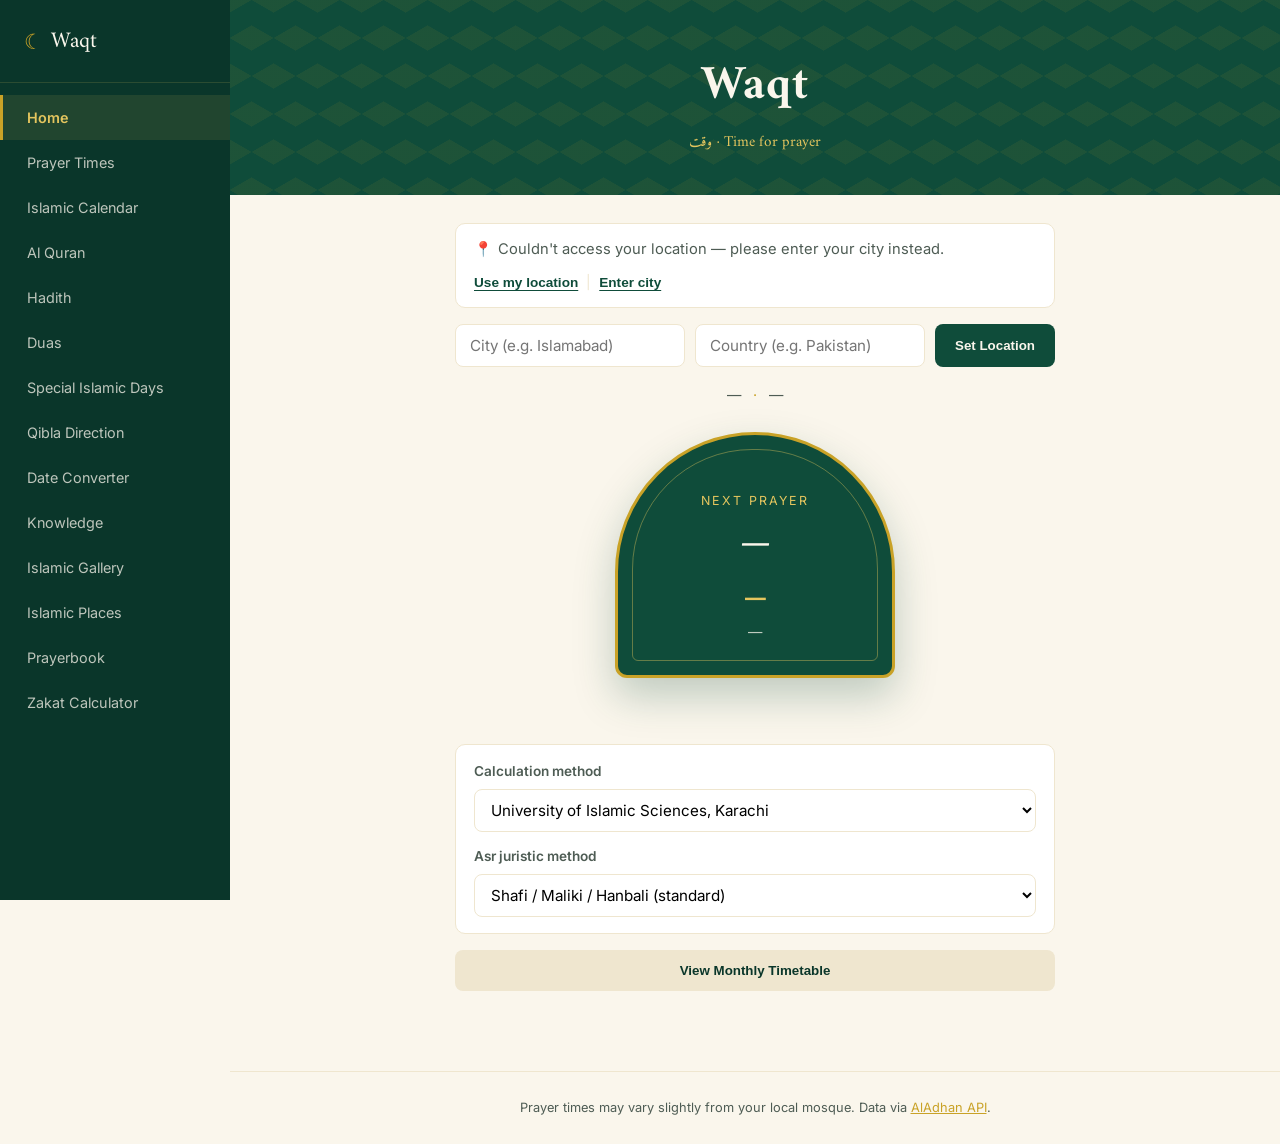
==== index.html @ e3f08c3b "Initial commit" ====
<!DOCTYPE html>
<html lang="en">
<head>
    <meta charset="UTF-8">
    <meta name="viewport" content="width=device-width, initial-scale=1.0">
    <title>Waqt — Prayer Times</title>
    <meta name="description" content="Clean, fast, accurate prayer times for your location — Fajr, Dhuhr, Asr, Maghrib, and Isha.">
    <link rel="preconnect" href="https://fonts.googleapis.com">
    <link href="https://fonts.googleapis.com/css2?family=Amiri:wght@400;700&family=Inter:wght@400;500;600;700&display=swap" rel="stylesheet">
    <link rel="stylesheet" href="style.css">
</head>
<body data-page="home">

    <div class="app-layout">

        <!-- Sidebar navigation -->
        <div id="sidebar-placeholder"></div>
        <script src="sidebar.js"></script>

        <!-- Main content -->
        <div class="content-area">

    <header class="app-header">
        <div class="header-inner">
            <h1 class="app-name">Waqt</h1>
            <p class="app-tagline">وقت &middot; Time for prayer</p>
        </div>
    </header>

    <main class="app-main">

        <!-- Location controls -->
        <section class="location-bar">
            <div class="location-display" id="location-display">
                <span class="location-icon">📍</span>
                <span id="location-text">Detecting your location…</span>
            </div>
            <div class="location-actions">
                <button id="detect-btn" class="btn-link">Use my location</button>
                <span class="divider">|</span>
                <button id="manual-toggle-btn" class="btn-link">Enter city</button>
            </div>
        </section>

        <!-- Manual city entry (hidden by default) -->
        <section class="manual-location-form" id="manual-form" hidden>
            <input type="text" id="city-input" placeholder="City (e.g. Islamabad)">
            <input type="text" id="country-input" placeholder="Country (e.g. Pakistan)">
            <button id="manual-submit-btn" class="btn-primary">Set Location</button>
        </section>

        <!-- Date display -->
        <section class="date-bar" id="date-bar">
            <span id="gregorian-date">—</span>
            <span class="date-sep">&middot;</span>
            <span id="hijri-date">—</span>
        </section>

        <!-- Next prayer — signature mihrab-arch card -->
        <section class="next-prayer-wrap" id="prayer-times">
            <div class="mihrab-card" id="next-prayer-card">
                <p class="next-prayer-label">Next Prayer</p>
                <h2 class="next-prayer-name" id="next-prayer-name">—</h2>
                <p class="next-prayer-countdown" id="next-prayer-countdown">—</p>
                <p class="next-prayer-time" id="next-prayer-time">—</p>
            </div>
        </section>

        <!-- All prayer times grid -->
        <section class="timings-grid" id="timings-grid" aria-live="polite">
            <!-- populated by JS -->
        </section>

        <!-- Calculation method -->
        <section class="settings-bar">
            <div class="setting-row">
                <label for="method-select">Calculation method</label>
                <select id="method-select">
                    <option value="1">University of Islamic Sciences, Karachi</option>
                    <option value="2">Islamic Society of North America (ISNA)</option>
                    <option value="3">Muslim World League</option>
                    <option value="4">Umm Al-Qura University, Makkah</option>
                    <option value="5">Egyptian General Authority of Survey</option>
                </select>
            </div>
            <div class="setting-row">
                <label for="school-select">Asr juristic method</label>
                <select id="school-select">
                    <option value="0">Shafi / Maliki / Hanbali (standard)</option>
                    <option value="1">Hanafi (later Asr)</option>
                </select>
            </div>
        </section>

        <!-- Monthly timetable -->
        <section class="monthly-section">
            <button id="monthly-toggle-btn" class="btn-secondary">View Monthly Timetable</button>
            <div id="monthly-wrap" class="monthly-wrap" hidden>
                <h3 class="monthly-title" id="monthly-title">—</h3>
                <div class="monthly-table-scroll">
                    <table class="monthly-table" id="monthly-table">
                        <thead>
                            <tr>
                                <th>Date</th>
                                <th>Fajr</th>
                                <th>Sunrise</th>
                                <th>Dhuhr</th>
                                <th>Asr</th>
                                <th>Maghrib</th>
                                <th>Isha</th>
                            </tr>
                        </thead>
                        <tbody id="monthly-tbody">
                            <!-- populated by JS -->
                        </tbody>
                    </table>
                </div>
            </div>
        </section>

    </main>

    <footer class="app-footer">
        <p>Prayer times may vary slightly from your local mosque. Data via <a href="https://aladhan.com" target="_blank" rel="noopener noreferrer">AlAdhan API</a>.</p>
    </footer>

        </div>
    </div>

    <script src="script.js"></script>
</body>
</html>
---- style.css ----
/* ============================
   Design tokens
   ============================ */
:root {
    --green: #0F4C3A;
    --green-dark: #0A362A;
    --gold: #C9A227;
    --gold-light: #E4C55E;
    --cream: #FAF6EC;
    --sand: #EFE6CF;
    --ink: #1B2620;
    --ink-soft: #4E5C54;

    --display-font: 'Amiri', 'Georgia', serif;
    --body-font: 'Inter', -apple-system, BlinkMacSystemFont, sans-serif;
}

* { box-sizing: border-box; margin: 0; padding: 0; }

body {
    font-family: var(--body-font);
    background: var(--cream);
    color: var(--ink);
    line-height: 1.6;
}

a { color: var(--gold); }

/* ============================
   Sidebar layout
   ============================ */
.app-layout {
    display: flex;
    min-height: 100vh;
}

.sidebar {
    width: 230px;
    flex-shrink: 0;
    background: var(--green-dark);
    padding: 24px 0;
    position: sticky;
    top: 0;
    height: 100vh;
    overflow-y: auto;
}

.sidebar-logo {
    display: flex;
    align-items: center;
    gap: 8px;
    padding: 0 24px 22px;
    border-bottom: 1px solid rgba(228, 197, 94, 0.15);
    margin-bottom: 12px;
}

.sidebar-logo-icon { color: var(--gold); font-size: 1.3em; }

.sidebar-logo-text {
    font-family: var(--display-font);
    color: var(--cream);
    font-size: 1.4em;
}

.sidebar-nav {
    display: flex;
    flex-direction: column;
}

.sidebar-link {
    color: rgba(250, 246, 236, 0.75);
    text-decoration: none;
    font-size: 0.9em;
    padding: 11px 24px;
    border-left: 3px solid transparent;
    transition: 0.15s;
}

.sidebar-link:hover {
    background: rgba(228, 197, 94, 0.08);
    color: var(--cream);
}

.sidebar-link.active {
    border-left-color: var(--gold);
    background: rgba(228, 197, 94, 0.1);
    color: var(--gold-light);
    font-weight: 600;
}

.content-area {
    flex: 1;
    min-width: 0;
}

@media (max-width: 860px) {
    .app-layout { flex-direction: column; }
    .sidebar {
        width: 100%;
        height: auto;
        position: relative;
        padding: 16px 0;
    }
    .sidebar-nav {
        flex-direction: row;
        flex-wrap: wrap;
        gap: 4px;
        padding: 0 16px;
    }
    .sidebar-link {
        padding: 8px 12px;
        border-left: none;
        border-bottom: 2px solid transparent;
        font-size: 0.82em;
    }
    .sidebar-link.active {
        border-left-color: transparent;
        border-bottom-color: var(--gold);
    }
}

/* Visible keyboard focus everywhere */
a:focus-visible, button:focus-visible, input:focus-visible, select:focus-visible {
    outline: 2px solid var(--gold);
    outline-offset: 3px;
}

@media (prefers-reduced-motion: reduce) {
    * { animation: none !important; transition: none !important; }
}

/* ============================
   Header — subtle geometric star lattice texture
   ============================ */
.app-header {
    background: var(--green);
    background-image:
        linear-gradient(30deg, rgba(201,162,39,0.08) 12%, transparent 12.5%, transparent 87%, rgba(201,162,39,0.08) 87.5%, rgba(201,162,39,0.08)),
        linear-gradient(150deg, rgba(201,162,39,0.08) 12%, transparent 12.5%, transparent 87%, rgba(201,162,39,0.08) 87.5%, rgba(201,162,39,0.08)),
        linear-gradient(30deg, rgba(201,162,39,0.08) 12%, transparent 12.5%, transparent 87%, rgba(201,162,39,0.08) 87.5%, rgba(201,162,39,0.08)),
        linear-gradient(150deg, rgba(201,162,39,0.08) 12%, transparent 12.5%, transparent 87%, rgba(201,162,39,0.08) 87.5%, rgba(201,162,39,0.08));
    background-size: 44px 76px;
    background-position: 0 0, 0 0, 22px 38px, 22px 38px;
    padding: 48px 24px 40px;
    text-align: center;
}

.app-name {
    font-family: var(--display-font);
    font-size: 3em;
    color: var(--cream);
    letter-spacing: 0.02em;
}

.app-tagline {
    color: var(--gold-light);
    font-size: 0.95em;
    margin-top: 6px;
    font-family: var(--display-font);
}

/* ============================
   Main layout
   ============================ */
.app-main {
    max-width: 640px;
    margin: 0 auto;
    padding: 28px 20px 60px;
}

/* ============================
   Location bar
   ============================ */
.location-bar {
    display: flex;
    justify-content: space-between;
    align-items: center;
    flex-wrap: wrap;
    gap: 10px;
    background: #fff;
    border: 1px solid var(--sand);
    border-radius: 10px;
    padding: 14px 18px;
    margin-bottom: 16px;
}

.location-display {
    font-size: 0.92em;
    color: var(--ink-soft);
    display: flex;
    align-items: center;
    gap: 6px;
}

.location-actions { display: flex; align-items: center; gap: 8px; font-size: 0.85em; }

.btn-link {
    background: none;
    border: none;
    color: var(--green);
    font-weight: 600;
    cursor: pointer;
    padding: 0;
    text-decoration: underline;
    text-underline-offset: 3px;
    font-size: 1em;
}

.divider { color: var(--sand); }

.manual-location-form {
    display: flex;
    flex-wrap: wrap;
    gap: 10px;
    margin-bottom: 16px;
}

.manual-location-form input {
    flex: 1;
    min-width: 140px;
    padding: 11px 14px;
    border: 1px solid var(--sand);
    border-radius: 8px;
    font-family: inherit;
    font-size: 0.95em;
}

.btn-primary {
    background: var(--green);
    color: var(--cream);
    border: none;
    padding: 11px 20px;
    border-radius: 8px;
    font-weight: 600;
    cursor: pointer;
    transition: 0.2s;
}

.btn-primary:hover { background: var(--green-dark); }

/* ============================
   Date bar
   ============================ */
.date-bar {
    text-align: center;
    color: var(--ink-soft);
    font-size: 0.9em;
    margin-bottom: 26px;
}

.date-sep { margin: 0 8px; color: var(--gold); }

/* ============================
   Signature element: Mihrab arch "Next Prayer" card
   ============================ */
.next-prayer-wrap {
    display: flex;
    justify-content: center;
    margin-bottom: 36px;
}

.mihrab-card {
    position: relative;
    width: 280px;
    background: var(--green);
    color: var(--cream);
    text-align: center;
    padding: 56px 24px 32px;
    border-radius: 140px 140px 12px 12px; /* pointed-arch silhouette */
    border: 3px solid var(--gold);
    box-shadow: 0 18px 40px rgba(15, 76, 58, 0.25);
}

.mihrab-card::before {
    /* inner arch line, echoing mihrab niche framing */
    content: "";
    position: absolute;
    top: 14px;
    left: 14px;
    right: 14px;
    bottom: 14px;
    border: 1.5px solid rgba(228, 197, 94, 0.4);
    border-radius: 120px 120px 6px 6px;
    pointer-events: none;
}

.next-prayer-label {
    font-size: 0.78em;
    text-transform: uppercase;
    letter-spacing: 2px;
    color: var(--gold-light);
    margin-bottom: 6px;
}

.next-prayer-name {
    font-family: var(--display-font);
    font-size: 2.1em;
    margin-bottom: 10px;
}

.next-prayer-countdown {
    font-size: 1.3em;
    font-weight: 700;
    color: var(--gold-light);
    margin-bottom: 6px;
    font-variant-numeric: tabular-nums;
}

.next-prayer-time {
    font-size: 0.9em;
    color: rgba(250, 246, 236, 0.75);
}

/* ============================
   Timings grid
   ============================ */
.timings-grid {
    display: grid;
    grid-template-columns: repeat(3, 1fr);
    gap: 12px;
    margin-bottom: 30px;
}

.timing-card {
    background: #fff;
    border: 1px solid var(--sand);
    border-radius: 10px;
    padding: 16px 10px;
    text-align: center;
}

.timing-card.is-active {
    border-color: var(--gold);
    background: var(--sand);
}

.timing-name {
    font-size: 0.8em;
    color: var(--ink-soft);
    text-transform: uppercase;
    letter-spacing: 1px;
    margin-bottom: 6px;
}

.timing-value {
    font-family: var(--display-font);
    font-size: 1.3em;
    color: var(--green);
    font-weight: 700;
}

/* ============================
   Settings
   ============================ */
.settings-bar {
    display: flex;
    flex-direction: column;
    gap: 14px;
    background: #fff;
    border: 1px solid var(--sand);
    border-radius: 10px;
    padding: 16px 18px;
    margin-bottom: 16px;
}

.setting-row {
    display: flex;
    flex-direction: column;
    gap: 6px;
}

.setting-row label {
    font-size: 0.85em;
    color: var(--ink-soft);
    font-weight: 600;
}

.setting-row select {
    padding: 10px 12px;
    border: 1px solid var(--sand);
    border-radius: 8px;
    font-family: inherit;
    font-size: 0.95em;
    background: #fff;
}

/* ============================
   Monthly timetable
   ============================ */
.monthly-section { margin-bottom: 20px; }

.btn-secondary {
    width: 100%;
    background: var(--sand);
    color: var(--green-dark);
    border: none;
    padding: 13px 20px;
    border-radius: 8px;
    font-weight: 700;
    cursor: pointer;
    transition: 0.2s;
}

.btn-secondary:hover { background: var(--gold-light); }

.monthly-wrap {
    margin-top: 14px;
    background: #fff;
    border: 1px solid var(--sand);
    border-radius: 10px;
    padding: 16px;
}

.monthly-title {
    font-family: var(--display-font);
    color: var(--green);
    text-align: center;
    margin-bottom: 12px;
    font-size: 1.2em;
}

.monthly-table-scroll {
    overflow-x: auto;
}

.monthly-table {
    width: 100%;
    border-collapse: collapse;
    font-size: 0.85em;
    white-space: nowrap;
}

.monthly-table th {
    background: var(--green);
    color: var(--cream);
    padding: 8px 10px;
    text-align: center;
    font-weight: 600;
    font-size: 0.9em;
}

.monthly-table td {
    padding: 7px 10px;
    text-align: center;
    border-bottom: 1px solid var(--sand);
}

.monthly-table tr.is-today-row {
    background: var(--sand);
    font-weight: 700;
    color: var(--green-dark);
}

.monthly-loading {
    text-align: center;
    color: var(--ink-soft);
    padding: 20px !important;
}

/* ============================
   Coming Soon page
   ============================ */
.coming-soon-page {
    max-width: 480px;
    margin: 100px auto;
    text-align: center;
    padding: 0 24px;
}

.coming-soon-icon {
    display: block;
    font-size: 2.5em;
    color: var(--gold);
    margin-bottom: 16px;
}

.coming-soon-page h1 {
    font-family: var(--display-font);
    color: var(--green);
    font-size: 1.8em;
    margin-bottom: 8px;
}

.coming-soon-page p {
    color: var(--ink-soft);
    margin-bottom: 28px;
}

.coming-soon-page .btn-primary {
    text-decoration: none;
    display: inline-block;
}

/* ============================
   Shared inner-page hero + main
   ============================ */
.page-hero {
    background: var(--green);
    padding: 40px 32px;
}

.page-hero-title {
    font-family: var(--display-font);
    color: var(--cream);
    font-size: 2em;
}

.page-hero-sub {
    color: var(--gold-light);
    margin-top: 8px;
    max-width: 560px;
}

.page-main {
    max-width: 640px;
    margin: 0 auto;
    padding: 28px 20px 60px;
}

/* ============================
   Zakat Calculator
   ============================ */
.zakat-form-card, .zakat-result-card, .qibla-instructions {
    background: #fff;
    border: 1px solid var(--sand);
    border-radius: 10px;
    padding: 22px;
    margin-bottom: 20px;
}

.zakat-section-title {
    font-family: var(--display-font);
    color: var(--green);
    font-size: 1.15em;
    margin: 18px 0 8px;
}

.zakat-form-card .zakat-section-title:first-child { margin-top: 0; }

.zakat-hint {
    color: var(--ink-soft);
    font-size: 0.85em;
    margin-bottom: 14px;
}

.zakat-row {
    display: flex;
    flex-direction: column;
    gap: 8px;
    margin-bottom: 14px;
    font-size: 0.9em;
}

.zakat-field {
    display: flex;
    flex-direction: column;
    gap: 5px;
    margin-bottom: 12px;
}

.zakat-field label {
    font-size: 0.85em;
    color: var(--ink-soft);
    font-weight: 600;
}

.zakat-field input, #metal-price {
    padding: 11px 13px;
    border: 1px solid var(--sand);
    border-radius: 8px;
    font-family: inherit;
    font-size: 0.95em;
}

.zakat-calc-btn { width: 100%; margin-top: 8px; }

.zakat-result-card { text-align: center; }

.zakat-result-label {
    font-size: 0.85em;
    text-transform: uppercase;
    letter-spacing: 1.5px;
    color: var(--ink-soft);
    margin-bottom: 6px;
}

.zakat-result-amount {
    font-family: var(--display-font);
    font-size: 2.4em;
    color: var(--green);
}

.zakat-result-amount.zakat-not-due { color: var(--ink-soft); font-size: 1.8em; }

.zakat-breakdown { margin-top: 18px; text-align: left; }

.zakat-breakdown-row {
    display: flex;
    justify-content: space-between;
    padding: 8px 0;
    border-bottom: 1px solid var(--sand);
    font-size: 0.9em;
    color: var(--ink-soft);
}

.zakat-breakdown-total {
    font-weight: 700;
    color: var(--ink);
    border-bottom: 2px solid var(--gold);
}

.zakat-not-due-note {
    color: var(--ink-soft);
    font-size: 0.9em;
    margin-top: 10px;
}

.zakat-disclaimer {
    font-size: 0.8em;
    color: var(--ink-soft);
    text-align: center;
    font-style: italic;
}

/* ============================
   Qibla Direction
   ============================ */
.qibla-compass-wrap {
    text-align: center;
    margin: 30px 0;
}

.qibla-compass {
    width: 240px;
    height: 240px;
    margin: 0 auto 18px;
}

.qibla-compass-ring {
    position: relative;
    width: 100%;
    height: 100%;
    border-radius: 50%;
    background: #fff;
    border: 4px solid var(--green);
    box-shadow: 0 10px 26px rgba(15, 76, 58, 0.15);
}

.compass-label {
    position: absolute;
    font-weight: 700;
    color: var(--ink-soft);
    font-size: 0.85em;
}

.compass-n { top: 10px; left: 50%; transform: translateX(-50%); color: var(--green); }
.compass-s { bottom: 10px; left: 50%; transform: translateX(-50%); }
.compass-e { right: 12px; top: 50%; transform: translateY(-50%); }
.compass-w { left: 12px; top: 50%; transform: translateY(-50%); }

.qibla-needle {
    position: absolute;
    top: 50%;
    left: 50%;
    width: 4px;
    height: 42%;
    background: linear-gradient(to top, var(--gold), transparent);
    transform-origin: bottom center;
    transform: translate(-50%, -100%) rotate(0deg);
    transition: transform 0.4s ease;
}

.qibla-needle-kaaba {
    position: absolute;
    top: -14px;
    left: 50%;
    transform: translateX(-50%);
    font-size: 1.4em;
}

.qibla-bearing {
    font-family: var(--display-font);
    font-size: 1.4em;
    color: var(--green);
    margin-bottom: 4px;
}

.qibla-distance {
    color: var(--ink-soft);
    font-size: 0.9em;
}

.qibla-instructions p {
    color: var(--ink-soft);
    font-size: 0.9em;
    margin-bottom: 10px;
}

.qibla-note {
    font-style: italic;
    font-size: 0.85em !important;
}

/* ============================
   Date Converter
   ============================ */
.converter-tabs {
    display: flex;
    gap: 8px;
    margin-bottom: 20px;
}

.converter-tab {
    flex: 1;
    padding: 12px;
    border: 1px solid var(--sand);
    background: #fff;
    border-radius: 8px;
    cursor: pointer;
    font-weight: 600;
    font-size: 0.88em;
    color: var(--ink-soft);
    transition: 0.2s;
}

.converter-tab.active {
    background: var(--green);
    color: var(--cream);
    border-color: var(--green);
}

.converter-card {
    background: #fff;
    border: 1px solid var(--sand);
    border-radius: 10px;
    padding: 22px;
    margin-bottom: 20px;
}

.converter-hijri-row {
    display: grid;
    grid-template-columns: 1fr 2fr 1fr;
    gap: 10px;
}

.converter-result {
    background: var(--green);
    color: var(--cream);
    border-radius: 10px;
    padding: 26px;
    text-align: center;
}

.converter-result-label {
    font-size: 0.8em;
    text-transform: uppercase;
    letter-spacing: 1.5px;
    color: var(--gold-light);
    margin-bottom: 8px;
}

.converter-result-value {
    font-family: var(--display-font);
    font-size: 1.6em;
    margin-bottom: 6px;
}

.converter-result-sub {
    font-size: 0.85em;
    color: rgba(250, 246, 236, 0.75);
}

.converter-loading, .converter-error {
    text-align: center;
    color: var(--ink-soft);
    padding: 10px;
}

/* ============================
   Islamic Calendar
   ============================ */
.page-main-wide { max-width: 780px; }

.calendar-nav {
    display: flex;
    justify-content: space-between;
    align-items: center;
    margin-bottom: 18px;
}

.calendar-month-title {
    font-family: var(--display-font);
    color: var(--green);
    font-size: 1.3em;
}

.calendar-grid-wrap {
    background: #fff;
    border: 1px solid var(--sand);
    border-radius: 10px;
    padding: 16px;
}

.calendar-weekdays {
    display: grid;
    grid-template-columns: repeat(7, 1fr);
    text-align: center;
    font-size: 0.78em;
    font-weight: 700;
    color: var(--ink-soft);
    margin-bottom: 8px;
}

.calendar-grid {
    display: grid;
    grid-template-columns: repeat(7, 1fr);
    gap: 4px;
}

.calendar-cell {
    aspect-ratio: 1;
    display: flex;
    flex-direction: column;
    align-items: center;
    justify-content: center;
    border-radius: 6px;
    background: var(--cream);
}

.calendar-cell-empty { background: transparent; }

.calendar-cell-today {
    background: var(--green);
    color: var(--cream);
}

.calendar-cell-today .calendar-hijri-day { color: var(--gold-light); }

.calendar-greg-day {
    font-weight: 700;
    font-size: 0.95em;
}

.calendar-hijri-day {
    font-size: 0.65em;
    color: var(--ink-soft);
    margin-top: 2px;
}

@media (max-width: 480px) {
    .calendar-hijri-day { font-size: 0.55em; }
    .converter-hijri-row { grid-template-columns: 1fr; }
}

/* ============================
   Duas page
   ============================ */
.dua-category-nav {
    display: flex;
    flex-wrap: wrap;
    gap: 8px;
    margin-bottom: 26px;
    padding: 16px;
    background: #fff;
    border: 1px solid var(--sand);
    border-radius: 10px;
}

.dua-category-pill {
    background: var(--sand);
    color: var(--green-dark);
    font-size: 0.8em;
    font-weight: 600;
    padding: 7px 14px;
    border-radius: 20px;
    text-decoration: none;
    transition: 0.2s;
}

.dua-category-pill:hover {
    background: var(--gold);
    color: #fff;
}

.dua-category-title {
    font-family: var(--display-font);
    color: var(--green);
    font-size: 1.3em;
    margin: 30px 0 14px;
    scroll-margin-top: 90px;
}

.dua-category-title:first-child { margin-top: 0; }

.dua-card {
    background: #fff;
    border: 1px solid var(--sand);
    border-left: 3px solid var(--gold);
    border-radius: 8px;
    padding: 20px;
    margin-bottom: 14px;
}

.dua-arabic {
    font-family: 'Amiri Quran', var(--display-font);
    font-size: 1.5em;
    text-align: right;
    direction: rtl;
    color: var(--ink);
    margin-bottom: 10px;
    line-height: 2;
}

.dua-transliteration {
    font-style: italic;
    color: var(--green);
    font-size: 0.95em;
    margin-bottom: 6px;
}

.dua-translation {
    color: var(--ink);
    margin-bottom: 8px;
}

.dua-reference {
    font-size: 0.78em;
    color: var(--ink-soft);
}

.dua-disclaimer {
    font-size: 0.8em;
    color: var(--ink-soft);
    font-style: italic;
    margin-top: 20px;
    text-align: center;
}

/* ============================
   Special Islamic Days
   ============================ */
.special-days-list { display: flex; flex-direction: column; gap: 12px; }

.special-day-card {
    background: #fff;
    border: 1px solid var(--sand);
    border-radius: 10px;
    padding: 18px 20px;
    display: flex;
    justify-content: space-between;
    align-items: center;
    gap: 16px;
}

.special-day-name {
    font-family: var(--display-font);
    color: var(--green);
    font-size: 1.1em;
    margin-bottom: 4px;
}

.special-day-desc {
    font-size: 0.85em;
    color: var(--ink-soft);
}

.special-day-date {
    font-weight: 700;
    color: var(--green-dark);
    background: var(--sand);
    padding: 8px 14px;
    border-radius: 8px;
    font-size: 0.9em;
    white-space: nowrap;
    text-align: center;
}

@media (max-width: 560px) {
    .special-day-card { flex-direction: column; align-items: flex-start; }
    .dua-arabic { font-size: 1.3em; }
}

/* ============================
   Al Quran
   ============================ */
.quran-picker {
    display: flex;
    flex-wrap: wrap;
    gap: 10px;
    margin-bottom: 14px;
}

.quran-picker select {
    flex: 1;
    min-width: 160px;
    padding: 12px 14px;
    border: 1px solid var(--sand);
    border-radius: 8px;
    font-family: inherit;
    font-size: 0.95em;
    background: #fff;
}

.quran-tools {
    display: flex;
    align-items: center;
    gap: 16px;
    flex-wrap: wrap;
    margin-bottom: 16px;
    font-size: 0.9em;
}

.quran-toggle {
    display: flex;
    align-items: center;
    gap: 8px;
    color: var(--ink-soft);
    cursor: pointer;
    font-weight: 500;
}

.quran-toggle input { accent-color: var(--green); }

.tajweed-legend {
    background: #fff;
    border: 1px solid var(--sand);
    border-radius: 8px;
    padding: 16px 18px;
    margin-bottom: 20px;
}

.tajweed-legend-title {
    font-weight: 700;
    color: var(--green-dark);
    margin-bottom: 10px;
}

.tajweed-legend-list {
    list-style: none;
    display: grid;
    grid-template-columns: repeat(auto-fill, minmax(240px, 1fr));
    gap: 8px 16px;
    font-size: 0.85em;
    color: var(--ink-soft);
}

.tajweed-legend-list li {
    display: flex;
    align-items: center;
    gap: 8px;
}

.tajweed-swatch {
    width: 14px;
    height: 14px;
    border-radius: 4px;
    flex-shrink: 0;
    background: currentColor;
}

.surah-header {
    text-align: center;
    background: var(--green);
    color: var(--cream);
    border-radius: 10px;
    padding: 24px;
    margin-bottom: 24px;
}

.surah-arabic-name {
    font-family: var(--display-font);
    font-size: 2em;
    margin-bottom: 6px;
}

.surah-english-name { color: var(--gold-light); margin-bottom: 4px; }
.surah-meta { font-size: 0.85em; color: rgba(250, 246, 236, 0.7); }

.surah-audio-actions {
    display: flex;
    justify-content: center;
    gap: 10px;
    margin-top: 16px;
}

.surah-stop-btn {
    width: auto;
    padding: 11px 20px;
    background: rgba(250, 246, 236, 0.15);
    color: var(--cream);
}

.surah-stop-btn:hover {
    background: rgba(250, 246, 236, 0.28);
    color: var(--cream);
}

.ayah-block {
    background: #fff;
    border: 1px solid var(--sand);
    border-radius: 8px;
    padding: 18px 20px;
    margin-bottom: 12px;
}

.ayah-block.is-playing {
    border-color: var(--gold);
    box-shadow: 0 0 0 1px var(--gold-light);
}

.ayah-toolbar {
    display: flex;
    align-items: center;
    gap: 10px;
    margin-bottom: 10px;
}

.ayah-toolbar-label {
    font-size: 0.8em;
    font-weight: 600;
    color: var(--ink-soft);
    letter-spacing: 0.04em;
    text-transform: uppercase;
}

.ayah-play-btn {
    width: 36px;
    height: 36px;
    border: none;
    border-radius: 8px;
    background: var(--sand);
    color: var(--green-dark);
    font-size: 0.85em;
    cursor: pointer;
    transition: 0.15s;
}

.ayah-play-btn:hover,
.ayah-play-btn.is-active {
    background: var(--gold);
    color: var(--green-dark);
}

.ayah-arabic {
    font-family: 'Amiri Quran', var(--display-font);
    font-size: 1.5em;
    text-align: right;
    direction: rtl;
    line-height: 2.1;
    margin-bottom: 10px;
}

.ayah-arabic .tajweed {
    font-family: inherit;
    font-size: inherit;
}

.ayah-number { color: var(--gold); font-size: 0.7em; }

.ayah-translation { color: var(--ink-soft); font-size: 0.95em; }

/* Official AlQuran Cloud tajweed colors */
.tajweed.ham_wasl,
.tajweed.slnt,
.tajweed.laam_shamsiyah,
.tajweed-swatch.ham_wasl { color: #AAAAAA; }
.tajweed.madda_normal,
.tajweed-swatch.madda_normal { color: #537FFF; }
.tajweed.madda_permissible,
.tajweed-swatch.madda_permissible { color: #4050FF; }
.tajweed.madda_necessary,
.tajweed-swatch.madda_necessary { color: #000EBC; }
.tajweed.madda_obligatory,
.tajweed-swatch.madda_obligatory { color: #2144C1; }
.tajweed.qalaqah,
.tajweed-swatch.qalaqah { color: #DD0008; }
.tajweed.ghunnah,
.tajweed-swatch.ghunnah { color: #FF7E1E; }
.tajweed.ikhafa,
.tajweed-swatch.ikhafa { color: #9400A8; }
.tajweed.ikhafa_shafawi,
.tajweed-swatch.ikhafa_shafawi { color: #D500B7; }
.tajweed.iqlab,
.tajweed-swatch.iqlab { color: #26BFFD; }
.tajweed.idgham_ghunnah,
.tajweed-swatch.idgham_ghunnah { color: #169777; }
.tajweed.idgham_wo_ghunnah,
.tajweed-swatch.idgham_wo_ghunnah { color: #169200; }
.tajweed.idgham_shafawi,
.tajweed-swatch.idgham_shafawi { color: #58B800; }
.tajweed.idgham_mutajanisayn,
.tajweed.idgham_mutaqaribayn { color: #A1A1A1; }

/* ============================
   Hadith
   ============================ */
.hadith-picker {
    margin-bottom: 14px;
}

.hadith-picker select {
    width: 100%;
    padding: 12px 14px;
    border: 1px solid var(--sand);
    border-radius: 8px;
    font-family: inherit;
    font-size: 0.95em;
    background: #fff;
}

.hadith-search-bar { margin-bottom: 14px; }

.hadith-search-bar input {
    width: 100%;
    padding: 12px 14px;
    border: 1px solid var(--sand);
    border-radius: 8px;
    font-family: inherit;
    font-size: 0.95em;
    box-sizing: border-box;
}


.hadith-breadcrumb { margin-bottom: 14px; }

.chapter-list {
    display: grid;
    grid-template-columns: repeat(auto-fill, minmax(240px, 1fr));
    gap: 12px;
    margin-bottom: 20px;
}

.chapter-card {
    background: #fff;
    border: 1px solid var(--sand);
    border-left: 3px solid var(--gold);
    border-radius: 8px;
    padding: 16px 18px;
    text-align: left;
    cursor: pointer;
    font-family: inherit;
    transition: 0.2s;
    display: flex;
    flex-direction: column;
    gap: 6px;
}

.chapter-card:hover {
    box-shadow: 0 8px 20px rgba(15,76,58,0.1);
    border-left-color: var(--green);
}

.chapter-title {
    font-family: var(--display-font);
    color: var(--green);
    font-size: 1.05em;
}

.chapter-meta {
    font-size: 0.78em;
    color: var(--ink-soft);
}

.hadith-status {
    font-size: 0.85em;
    color: var(--ink-soft);
    margin-bottom: 16px;
}

.hadith-list { display: flex; flex-direction: column; gap: 14px; }

#load-more-btn { width: 100%; margin-top: 20px; }

.hadith-content { margin-top: 20px; }

.hadith-card {
    background: #fff;
    border: 1px solid var(--sand);
    border-left: 3px solid var(--gold);
    border-radius: 8px;
    padding: 22px;
}

.hadith-collection-label {
    font-size: 0.8em;
    text-transform: uppercase;
    letter-spacing: 1px;
    color: var(--ink-soft);
    margin-bottom: 12px;
}

.hadith-arabic {
    font-family: 'Amiri Quran', var(--display-font);
    font-size: 1.3em;
    text-align: right;
    direction: rtl;
    line-height: 2;
    margin-bottom: 14px;
    padding-bottom: 14px;
    border-bottom: 1px solid var(--sand);
}

.hadith-english { color: var(--ink); margin-bottom: 10px; }
.hadith-grade { font-size: 0.82em; color: var(--green); font-weight: 600; }

.hadith-card-empty {
    border-left-color: #ccc;
    background: #fafafa;
}

.hadith-empty-note {
    font-size: 0.85em;
    color: var(--ink-soft);
    font-style: italic;
    line-height: 1.6;
}

@media (max-width: 560px) {
    .ayah-arabic { font-size: 1.2em; }
    .hadith-arabic { font-size: 1.1em; }
}

/* ============================
   Knowledge
   ============================ */
.knowledge-card {
    background: #fff;
    border: 1px solid var(--sand);
    border-left: 3px solid var(--gold);
    border-radius: 8px;
    padding: 20px;
    margin-bottom: 12px;
}

.knowledge-item-title {
    font-family: var(--display-font);
    color: var(--green);
    font-size: 1.05em;
    margin-bottom: 6px;
}

.knowledge-item-text { color: var(--ink-soft); font-size: 0.92em; }

/* ============================
   Prayerbook
   ============================ */
.prayerbook-intro {
    color: var(--ink-soft);
    margin-bottom: 16px;
    font-size: 0.95em;
}

.prayerbook-steps {
    background: #fff;
    border: 1px solid var(--sand);
    border-radius: 10px;
    padding: 22px 22px 22px 42px;
    margin-bottom: 20px;
}

.prayerbook-steps li {
    margin-bottom: 12px;
    color: var(--ink);
    line-height: 1.6;
}

.prayerbook-steps li strong { color: var(--green); }

.prayerbook-note {
    font-size: 0.85em;
    color: var(--ink-soft);
    margin-bottom: 30px;
}

.prayerbook-disclaimer {
    font-size: 0.82em;
    color: var(--ink-soft);
    font-style: italic;
    text-align: center;
    margin-top: 10px;
}

/* ============================
   Islamic Gallery
   ============================ */
.gallery-grid {
    display: grid;
    grid-template-columns: repeat(auto-fit, minmax(280px, 1fr));
    gap: 20px;
    margin-bottom: 30px;
}

.gallery-card {
    background: #fff;
    border: 1px solid var(--sand);
    border-radius: 10px;
    overflow: hidden;
}

.gallery-image {
    width: 100%;
    height: 200px;
    object-fit: cover;
    display: block;
}

.gallery-info { padding: 16px; }

.gallery-name {
    font-family: var(--display-font);
    color: var(--green);
    font-size: 1.15em;
    margin-bottom: 2px;
}

.gallery-location {
    font-size: 0.82em;
    color: var(--ink-soft);
    margin-bottom: 8px;
}

.gallery-description {
    font-size: 0.88em;
    color: var(--ink);
    margin-bottom: 10px;
}

.gallery-attribution {
    font-size: 0.72em;
    color: var(--gold);
    text-decoration: none;
}

.gallery-attribution:hover { text-decoration: underline; }

.gallery-links-grid {
    display: grid;
    grid-template-columns: repeat(auto-fit, minmax(220px, 1fr));
    gap: 14px;
}

.gallery-link-card {
    display: block;
    background: #fff;
    border: 1px solid var(--sand);
    border-left: 3px solid var(--gold);
    border-radius: 8px;
    padding: 16px;
    text-decoration: none;
    transition: 0.2s;
}

.gallery-link-card:hover { box-shadow: 0 8px 20px rgba(15,76,58,0.08); }

.gallery-view-link {
    font-size: 0.78em;
    color: var(--gold);
    font-weight: 600;
}

/* ============================
   Islamic Places
   ============================ */
.place-card {
    background: #fff;
    border: 1px solid var(--sand);
    border-left: 3px solid var(--gold);
    border-radius: 8px;
    padding: 20px;
    margin-bottom: 12px;
    display: flex;
    justify-content: space-between;
    align-items: flex-end;
    gap: 16px;
    flex-wrap: wrap;
}

.place-name {
    font-family: var(--display-font);
    color: var(--green);
    font-size: 1.1em;
    margin-bottom: 2px;
}

.place-location {
    font-size: 0.8em;
    color: var(--ink-soft);
    margin-bottom: 8px;
}

.place-description {
    font-size: 0.9em;
    color: var(--ink);
    max-width: 60ch;
}

.place-map-link {
    color: var(--gold);
    font-weight: 700;
    font-size: 0.85em;
    text-decoration: none;
    white-space: nowrap;
}

.place-map-link:hover { text-decoration: underline; }

/* ============================
   Footer
   ============================ */
.app-footer {
    text-align: center;
    padding: 26px 20px;
    color: var(--ink-soft);
    font-size: 0.8em;
    border-top: 1px solid var(--sand);
}

/* ============================
   Responsive
   ============================ */
@media (max-width: 480px) {
    .app-name { font-size: 2.3em; }
    .timings-grid { grid-template-columns: repeat(2, 1fr); }
    .mihrab-card { width: 100%; max-width: 280px; }
}
/* =========================================================
   DUAS — Consistent visual language with the Hadith section
   ========================================================= */

.dua-category-nav {
    display: flex;
    flex-wrap: wrap;
    gap: 10px;
    margin-bottom: 20px;
}

.dua-category-pill {
    display: inline-flex;
    align-items: center;
    justify-content: center;
    min-height: 38px;
    padding: 8px 14px;
    border: 1px solid var(--border-color, #e5e7eb);
    border-radius: 10px;
    background: var(--card-bg, #fff);
    color: inherit;
    text-decoration: none;
    font-size: 0.92rem;
    font-weight: 600;
    transition: transform 0.15s ease, box-shadow 0.15s ease, border-color 0.15s ease;
}

.dua-category-pill:hover {
    transform: translateY(-1px);
    box-shadow: 0 3px 12px rgba(0, 0, 0, 0.07);
}

.dua-category-title {
    margin: 28px 0 12px;
    font-size: 1.25rem;
    line-height: 1.35;
    font-weight: 700;
}

.dua-card {
    position: relative;
    display: block;
    width: 100%;
    margin: 0 0 14px;
    padding: 20px 22px;
    border: 1px solid var(--border-color, #e5e7eb);
    border-radius: 12px;
    background: var(--card-bg, #fff);
    box-shadow: 0 2px 8px rgba(0, 0, 0, 0.04);
    transition: transform 0.15s ease, box-shadow 0.15s ease, border-color 0.15s ease;
}

.dua-card:hover {
    transform: translateY(-1px);
    box-shadow: 0 5px 18px rgba(0, 0, 0, 0.07);
}

.dua-arabic {
    margin: 0 0 14px;
    font-family: "Amiri Quran", "Amiri", serif;
    font-size: clamp(1.55rem, 2.2vw, 2rem);
    line-height: 2;
    text-align: right;
    direction: rtl;
}

.dua-transliteration {
    margin: 0 0 10px;
    font-size: 0.98rem;
    line-height: 1.7;
    font-style: italic;
}

.dua-translation {
    margin: 0 0 12px;
    font-size: 1rem;
    line-height: 1.7;
}

.dua-reference {
    margin: 0;
    padding-top: 10px;
    border-top: 1px solid var(--border-color, #e5e7eb);
    font-size: 0.86rem;
    line-height: 1.55;
    opacity: 0.78;
}

.dua-disclaimer {
    margin-top: 24px;
    padding: 14px 16px;
    border: 1px solid var(--border-color, #e5e7eb);
    border-radius: 10px;
    font-size: 0.86rem;
    line-height: 1.6;
    opacity: 0.82;
}

@media (max-width: 700px) {
    .dua-category-nav {
        gap: 8px;
        margin-bottom: 16px;
    }

    .dua-category-pill {
        min-height: 36px;
        padding: 7px 11px;
        font-size: 0.86rem;
    }

    .dua-card {
        padding: 16px;
        border-radius: 10px;
    }

    .dua-arabic {
        font-size: 1.45rem;
        line-height: 1.9;
    }
}

/* =========================================================
   DUAS — Consistent visual language with the Hadith section
   ========================================================= */

.dua-category-nav {
    display: flex;
    flex-wrap: wrap;
    gap: 10px;
    margin-bottom: 20px;
}

.dua-category-pill {
    display: inline-flex;
    align-items: center;
    justify-content: center;
    min-height: 38px;
    padding: 8px 14px;
    border: 1px solid var(--border-color, #e5e7eb);
    border-radius: 10px;
    background: var(--card-bg, #fff);
    color: inherit;
    text-decoration: none;
    font-size: 0.92rem;
    font-weight: 600;
    transition:
        transform 0.15s ease,
        box-shadow 0.15s ease,
        border-color 0.15s ease;
}

.dua-category-pill:hover {
    transform: translateY(-1px);
    box-shadow: 0 3px 12px rgba(0, 0, 0, 0.07);
}

.dua-category-title {
    margin: 28px 0 12px;
    font-size: 1.25rem;
    line-height: 1.35;
    font-weight: 700;
}

.dua-card {
    position: relative;
    display: block;
    width: 100%;
    margin: 0 0 14px;
    padding: 20px 22px;
    border: 1px solid var(--border-color, #e5e7eb);
    border-radius: 12px;
    background: var(--card-bg, #fff);
    box-shadow: 0 2px 8px rgba(0, 0, 0, 0.04);
    transition:
        transform 0.15s ease,
        box-shadow 0.15s ease,
        border-color 0.15s ease;
}

.dua-card:hover {
    transform: translateY(-1px);
    box-shadow: 0 5px 18px rgba(0, 0, 0, 0.07);
}

.dua-arabic {
    margin: 0 0 14px;
    font-family: "Amiri Quran", "Amiri", serif;
    font-size: clamp(1.55rem, 2.2vw, 2rem);
    line-height: 2;
    text-align: right;
    direction: rtl;
}

.dua-transliteration {
    margin: 0 0 10px;
    font-size: 0.98rem;
    line-height: 1.7;
    font-style: italic;
}

.dua-translation {
    margin: 0 0 12px;
    font-size: 1rem;
    line-height: 1.7;
}

.dua-reference {
    margin: 0;
    padding-top: 10px;
    border-top: 1px solid var(--border-color, #e5e7eb);
    font-size: 0.86rem;
    line-height: 1.55;
    opacity: 0.78;
}

.dua-disclaimer {
    margin-top: 24px;
    padding: 14px 16px;
    border: 1px solid var(--border-color, #e5e7eb);
    border-radius: 10px;
    font-size: 0.86rem;
    line-height: 1.6;
    opacity: 0.82;
}

@media (max-width: 700px) {
    .dua-category-nav {
        gap: 8px;
        margin-bottom: 16px;
    }

    .dua-category-pill {
        min-height: 36px;
        padding: 7px 11px;
        font-size: 0.86rem;
    }

    .dua-card {
        padding: 16px;
        border-radius: 10px;
    }

    .dua-arabic {
        font-size: 1.45rem;
        line-height: 1.9;
    }
}
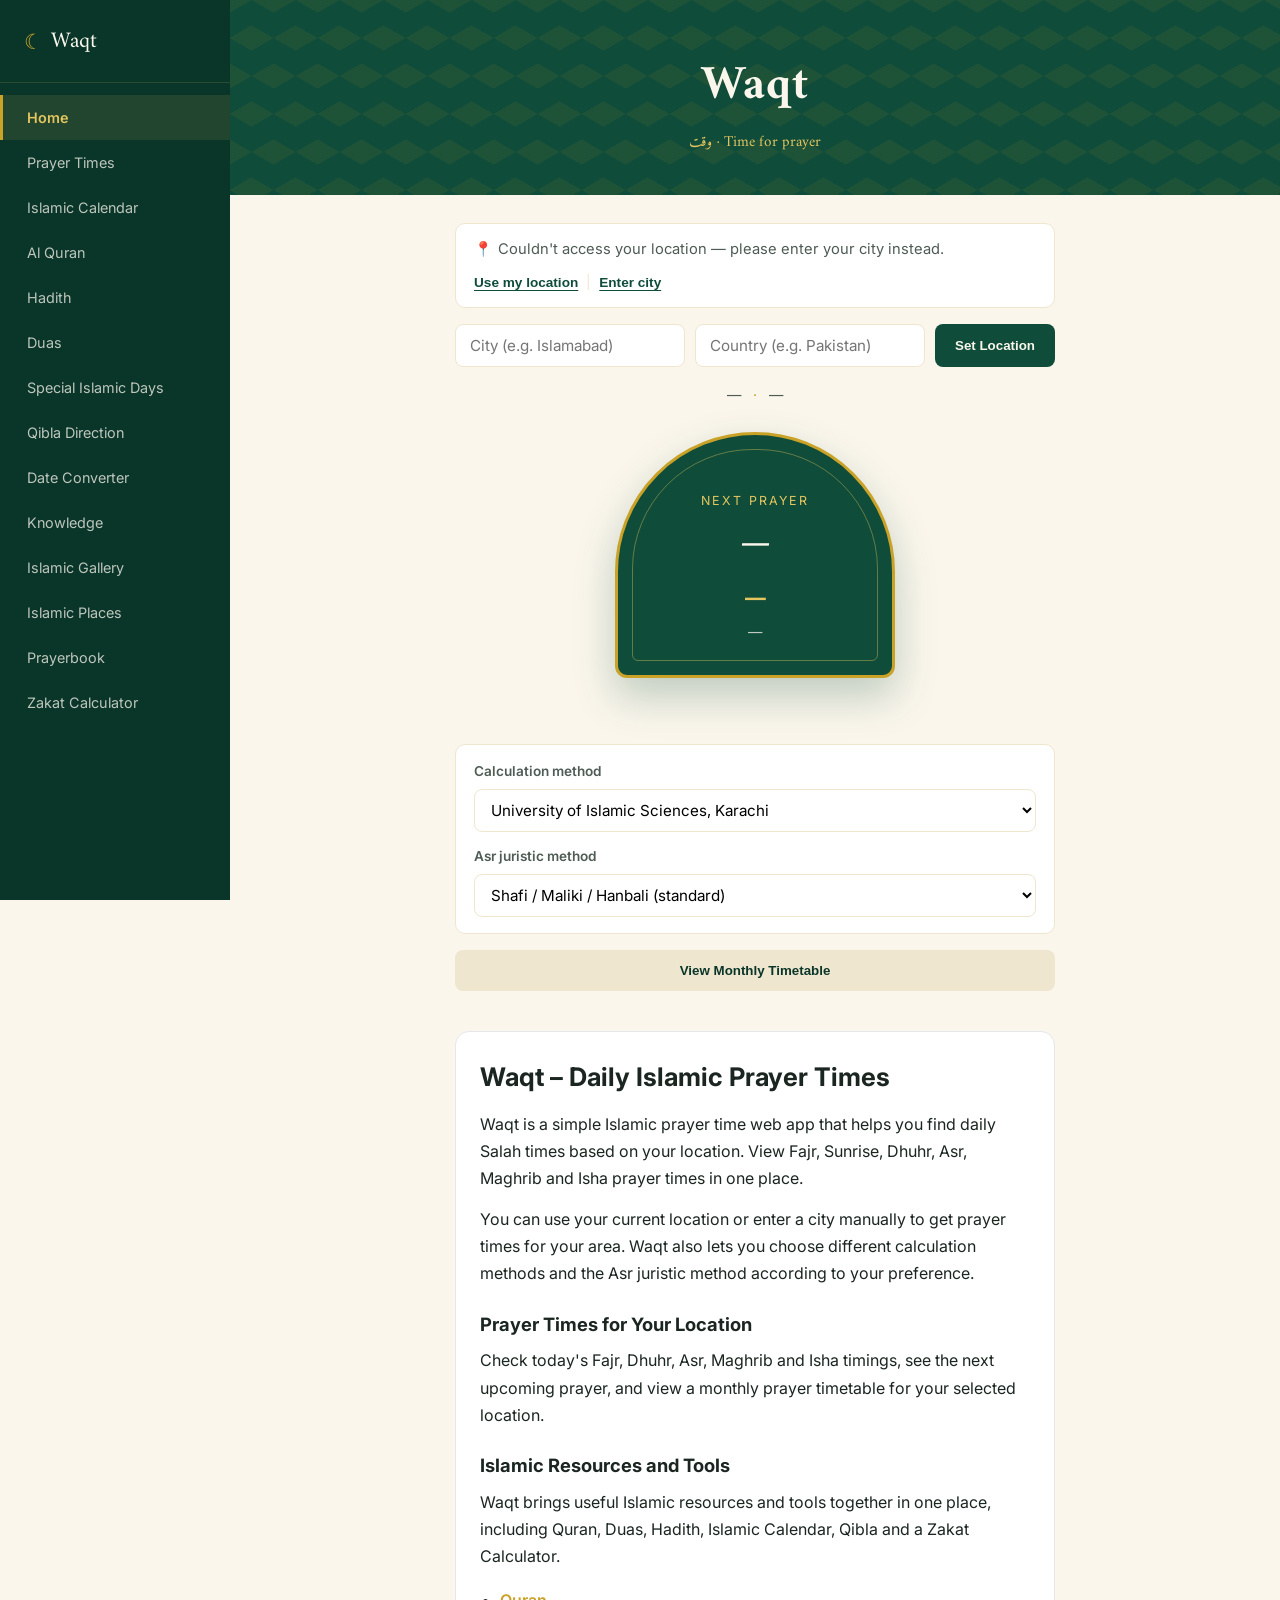
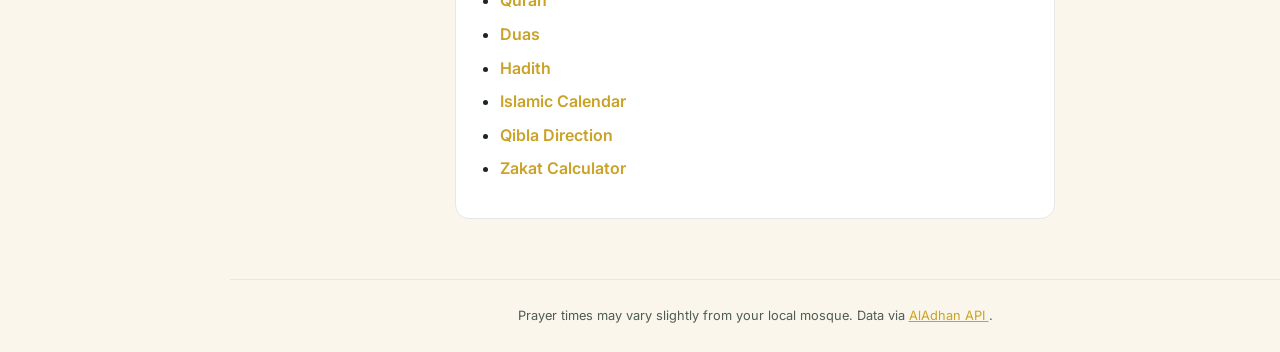
==== commit b552e400: "Improve Waqt homepage SEO" ====
--- a/index.html
+++ b/index.html
@@ -1,132 +1,527 @@
 <!DOCTYPE html>
 <html lang="en">
+
 <head>
     <meta charset="UTF-8">
+
     <meta name="viewport" content="width=device-width, initial-scale=1.0">
-    <title>Waqt — Prayer Times</title>
-    <meta name="description" content="Clean, fast, accurate prayer times for your location — Fajr, Dhuhr, Asr, Maghrib, and Isha.">
+
+    <!-- Primary SEO -->
+    <title>Waqt Prayer Times | Accurate Salah Times by Location</title>
+
+    <meta
+        name="description"
+        content="Waqt provides daily Islamic prayer times based on your location, including Fajr, Dhuhr, Asr, Maghrib and Isha, with Quran, Duas, Hadith and other Islamic tools."
+    >
+
+    <meta
+        name="robots"
+        content="index, follow, max-image-preview:large"
+    >
+
+    <meta name="author" content="Waqt">
+
+    <meta name="application-name" content="Waqt">
+
+    <meta name="theme-color" content="#0f766e">
+
+    <!-- Canonical URL -->
+    <link
+        rel="canonical"
+        href="https://tayyabmirza1606.github.io/WaqtApp-V1/"
+    >
+
+    <!-- Open Graph / Facebook / LinkedIn -->
+    <meta property="og:type" content="website">
+
+    <meta
+        property="og:title"
+        content="Waqt Prayer Times | Accurate Salah Times by Location"
+    >
+
+    <meta
+        property="og:description"
+        content="Find daily Islamic prayer times based on your location with Waqt. View Fajr, Dhuhr, Asr, Maghrib and Isha times along with Quran, Duas, Hadith and other Islamic tools."
+    >
+
+    <meta
+        property="og:url"
+        content="https://tayyabmirza1606.github.io/WaqtApp-V1/"
+    >
+
+    <meta
+        property="og:site_name"
+        content="Waqt"
+    >
+
+    <meta
+        property="og:locale"
+        content="en_US"
+    >
+
+    <!-- Twitter / X -->
+    <meta
+        name="twitter:card"
+        content="summary"
+    >
+
+    <meta
+        name="twitter:title"
+        content="Waqt Prayer Times | Accurate Salah Times by Location"
+    >
+
+    <meta
+        name="twitter:description"
+        content="Daily Islamic prayer times based on your location, with Quran, Duas, Hadith and other useful Islamic tools."
+    >
+
+    <!-- Structured Data -->
+    <script type="application/ld+json">
+    {
+        "@context": "https://schema.org",
+        "@type": "WebApplication",
+        "name": "Waqt",
+        "url": "https://tayyabmirza1606.github.io/WaqtApp-V1/",
+        "description": "Waqt is an Islamic prayer time web application that provides daily Salah times based on location, along with Quran, Duas, Hadith and other Islamic tools.",
+        "applicationCategory": "LifestyleApplication",
+        "operatingSystem": "All",
+        "browserRequirements": "Requires JavaScript",
+        "inLanguage": "en",
+        "featureList": [
+            "Daily Islamic prayer times",
+            "Fajr prayer time",
+            "Dhuhr prayer time",
+            "Asr prayer time",
+            "Maghrib prayer time",
+            "Isha prayer time",
+            "Location-based prayer times",
+            "Monthly prayer timetable",
+            "Quran",
+            "Duas",
+            "Hadith",
+            "Islamic Calendar",
+            "Qibla",
+            "Zakat Calculator"
+        ]
+    }
+    </script>
+
+    <!-- Performance / Fonts -->
     <link rel="preconnect" href="https://fonts.googleapis.com">
-    <link href="https://fonts.googleapis.com/css2?family=Amiri:wght@400;700&family=Inter:wght@400;500;600;700&display=swap" rel="stylesheet">
+
+    <link
+        href="https://fonts.googleapis.com/css2?family=Amiri:wght@400;700&family=Inter:wght@400;500;600;700&display=swap"
+        rel="stylesheet"
+    >
+
+    <!-- Main Stylesheet -->
     <link rel="stylesheet" href="style.css">
 </head>
+
 <body data-page="home">
 
     <div class="app-layout">
 
         <!-- Sidebar navigation -->
         <div id="sidebar-placeholder"></div>
+
         <script src="sidebar.js"></script>
 
         <!-- Main content -->
         <div class="content-area">
 
-    <header class="app-header">
-        <div class="header-inner">
-            <h1 class="app-name">Waqt</h1>
-            <p class="app-tagline">وقت &middot; Time for prayer</p>
-        </div>
-    </header>
-
-    <main class="app-main">
-
-        <!-- Location controls -->
-        <section class="location-bar">
-            <div class="location-display" id="location-display">
-                <span class="location-icon">📍</span>
-                <span id="location-text">Detecting your location…</span>
-            </div>
-            <div class="location-actions">
-                <button id="detect-btn" class="btn-link">Use my location</button>
-                <span class="divider">|</span>
-                <button id="manual-toggle-btn" class="btn-link">Enter city</button>
-            </div>
-        </section>
-
-        <!-- Manual city entry (hidden by default) -->
-        <section class="manual-location-form" id="manual-form" hidden>
-            <input type="text" id="city-input" placeholder="City (e.g. Islamabad)">
-            <input type="text" id="country-input" placeholder="Country (e.g. Pakistan)">
-            <button id="manual-submit-btn" class="btn-primary">Set Location</button>
-        </section>
-
-        <!-- Date display -->
-        <section class="date-bar" id="date-bar">
-            <span id="gregorian-date">—</span>
-            <span class="date-sep">&middot;</span>
-            <span id="hijri-date">—</span>
-        </section>
-
-        <!-- Next prayer — signature mihrab-arch card -->
-        <section class="next-prayer-wrap" id="prayer-times">
-            <div class="mihrab-card" id="next-prayer-card">
-                <p class="next-prayer-label">Next Prayer</p>
-                <h2 class="next-prayer-name" id="next-prayer-name">—</h2>
-                <p class="next-prayer-countdown" id="next-prayer-countdown">—</p>
-                <p class="next-prayer-time" id="next-prayer-time">—</p>
-            </div>
-        </section>
-
-        <!-- All prayer times grid -->
-        <section class="timings-grid" id="timings-grid" aria-live="polite">
-            <!-- populated by JS -->
-        </section>
-
-        <!-- Calculation method -->
-        <section class="settings-bar">
-            <div class="setting-row">
-                <label for="method-select">Calculation method</label>
-                <select id="method-select">
-                    <option value="1">University of Islamic Sciences, Karachi</option>
-                    <option value="2">Islamic Society of North America (ISNA)</option>
-                    <option value="3">Muslim World League</option>
-                    <option value="4">Umm Al-Qura University, Makkah</option>
-                    <option value="5">Egyptian General Authority of Survey</option>
-                </select>
-            </div>
-            <div class="setting-row">
-                <label for="school-select">Asr juristic method</label>
-                <select id="school-select">
-                    <option value="0">Shafi / Maliki / Hanbali (standard)</option>
-                    <option value="1">Hanafi (later Asr)</option>
-                </select>
-            </div>
-        </section>
-
-        <!-- Monthly timetable -->
-        <section class="monthly-section">
-            <button id="monthly-toggle-btn" class="btn-secondary">View Monthly Timetable</button>
-            <div id="monthly-wrap" class="monthly-wrap" hidden>
-                <h3 class="monthly-title" id="monthly-title">—</h3>
-                <div class="monthly-table-scroll">
-                    <table class="monthly-table" id="monthly-table">
-                        <thead>
-                            <tr>
-                                <th>Date</th>
-                                <th>Fajr</th>
-                                <th>Sunrise</th>
-                                <th>Dhuhr</th>
-                                <th>Asr</th>
-                                <th>Maghrib</th>
-                                <th>Isha</th>
-                            </tr>
-                        </thead>
-                        <tbody id="monthly-tbody">
-                            <!-- populated by JS -->
-                        </tbody>
-                    </table>
+            <!-- Header -->
+            <header class="app-header">
+                <div class="header-inner">
+                    <h1 class="app-name">Waqt</h1>
+                    <p class="app-tagline">
+                        وقت &middot; Time for prayer
+                    </p>
                 </div>
-            </div>
-        </section>
-
-    </main>
-
-    <footer class="app-footer">
-        <p>Prayer times may vary slightly from your local mosque. Data via <a href="https://aladhan.com" target="_blank" rel="noopener noreferrer">AlAdhan API</a>.</p>
-    </footer>
+            </header>
+
+            <main class="app-main">
+
+                <!-- Location controls -->
+                <section class="location-bar">
+
+                    <div class="location-display" id="location-display">
+                        <span class="location-icon">📍</span>
+
+                        <span id="location-text">
+                            Detecting your location…
+                        </span>
+                    </div>
+
+                    <div class="location-actions">
+
+                        <button
+                            id="detect-btn"
+                            class="btn-link"
+                            type="button"
+                        >
+                            Use my location
+                        </button>
+
+                        <span class="divider">|</span>
+
+                        <button
+                            id="manual-toggle-btn"
+                            class="btn-link"
+                            type="button"
+                        >
+                            Enter city
+                        </button>
+
+                    </div>
+
+                </section>
+
+
+                <!-- Manual city entry -->
+                <section
+                    class="manual-location-form"
+                    id="manual-form"
+                    hidden
+                >
+
+                    <input
+                        type="text"
+                        id="city-input"
+                        placeholder="City (e.g. Islamabad)"
+                        aria-label="City"
+                    >
+
+                    <input
+                        type="text"
+                        id="country-input"
+                        placeholder="Country (e.g. Pakistan)"
+                        aria-label="Country"
+                    >
+
+                    <button
+                        id="manual-submit-btn"
+                        class="btn-primary"
+                        type="button"
+                    >
+                        Set Location
+                    </button>
+
+                </section>
+
+
+                <!-- Date display -->
+                <section
+                    class="date-bar"
+                    id="date-bar"
+                    aria-label="Current date"
+                >
+
+                    <span id="gregorian-date">—</span>
+
+                    <span class="date-sep">&middot;</span>
+
+                    <span id="hijri-date">—</span>
+
+                </section>
+
+
+                <!-- Next prayer -->
+                <section
+                    class="next-prayer-wrap"
+                    id="prayer-times"
+                    aria-labelledby="next-prayer-heading"
+                >
+
+                    <div
+                        class="mihrab-card"
+                        id="next-prayer-card"
+                    >
+
+                        <p class="next-prayer-label">
+                            Next Prayer
+                        </p>
+
+                        <h2
+                            class="next-prayer-name"
+                            id="next-prayer-name"
+                        >
+                            —
+                        </h2>
+
+                        <p
+                            class="next-prayer-countdown"
+                            id="next-prayer-countdown"
+                        >
+                            —
+                        </p>
+
+                        <p
+                            class="next-prayer-time"
+                            id="next-prayer-time"
+                        >
+                            —
+                        </p>
+
+                    </div>
+
+                </section>
+
+
+                <!-- All prayer times -->
+                <section
+                    class="timings-grid"
+                    id="timings-grid"
+                    aria-label="Today's prayer times"
+                    aria-live="polite"
+                >
+                    <!-- populated by JS -->
+                </section>
+
+
+                <!-- Calculation method -->
+                <section class="settings-bar">
+
+                    <div class="setting-row">
+
+                        <label for="method-select">
+                            Calculation method
+                        </label>
+
+                        <select id="method-select">
+
+                            <option value="1">
+                                University of Islamic Sciences, Karachi
+                            </option>
+
+                            <option value="2">
+                                Islamic Society of North America (ISNA)
+                            </option>
+
+                            <option value="3">
+                                Muslim World League
+                            </option>
+
+                            <option value="4">
+                                Umm Al-Qura University, Makkah
+                            </option>
+
+                            <option value="5">
+                                Egyptian General Authority of Survey
+                            </option>
+
+                        </select>
+
+                    </div>
+
+
+                    <div class="setting-row">
+
+                        <label for="school-select">
+                            Asr juristic method
+                        </label>
+
+                        <select id="school-select">
+
+                            <option value="0">
+                                Shafi / Maliki / Hanbali (standard)
+                            </option>
+
+                            <option value="1">
+                                Hanafi (later Asr)
+                            </option>
+
+                        </select>
+
+                    </div>
+
+                </section>
+
+
+                <!-- Monthly timetable -->
+                <section class="monthly-section">
+
+                    <button
+                        id="monthly-toggle-btn"
+                        class="btn-secondary"
+                        type="button"
+                    >
+                        View Monthly Timetable
+                    </button>
+
+                    <div
+                        id="monthly-wrap"
+                        class="monthly-wrap"
+                        hidden
+                    >
+
+                        <h3
+                            class="monthly-title"
+                            id="monthly-title"
+                        >
+                            —
+                        </h3>
+
+                        <div class="monthly-table-scroll">
+
+                            <table
+                                class="monthly-table"
+                                id="monthly-table"
+                            >
+
+                                <thead>
+
+                                    <tr>
+                                        <th scope="col">Date</th>
+                                        <th scope="col">Fajr</th>
+                                        <th scope="col">Sunrise</th>
+                                        <th scope="col">Dhuhr</th>
+                                        <th scope="col">Asr</th>
+                                        <th scope="col">Maghrib</th>
+                                        <th scope="col">Isha</th>
+                                    </tr>
+
+                                </thead>
+
+                                <tbody id="monthly-tbody">
+                                    <!-- populated by JS -->
+                                </tbody>
+
+                            </table>
+
+                        </div>
+
+                    </div>
+
+                </section>
+
+
+                <!-- =====================================================
+                     SEO / INFORMATION SECTION
+                     ===================================================== -->
+                <section
+                    class="seo-content"
+                    aria-labelledby="about-waqt-title"
+                >
+
+                    <h2 id="about-waqt-title">
+                        Waqt – Daily Islamic Prayer Times
+                    </h2>
+
+                    <p>
+                        Waqt is a simple Islamic prayer time web app that
+                        helps you find daily Salah times based on your
+                        location. View Fajr, Sunrise, Dhuhr, Asr, Maghrib
+                        and Isha prayer times in one place.
+                    </p>
+
+                    <p>
+                        You can use your current location or enter a city
+                        manually to get prayer times for your area. Waqt
+                        also lets you choose different calculation methods
+                        and the Asr juristic method according to your
+                        preference.
+                    </p>
+
+
+                    <h3>
+                        Prayer Times for Your Location
+                    </h3>
+
+                    <p>
+                        Check today's Fajr, Dhuhr, Asr, Maghrib and Isha
+                        timings, see the next upcoming prayer, and view a
+                        monthly prayer timetable for your selected location.
+                    </p>
+
+
+                    <h3>
+                        Islamic Resources and Tools
+                    </h3>
+
+                    <p>
+                        Waqt brings useful Islamic resources and tools
+                        together in one place, including Quran, Duas,
+                        Hadith, Islamic Calendar, Qibla and a Zakat
+                        Calculator.
+                    </p>
+
+
+                    <!-- Internal links -->
+                    <nav
+                        aria-label="Islamic resources"
+                    >
+
+                        <ul>
+
+                            <li>
+                                <a href="quran.html">
+                                    Quran
+                                </a>
+                            </li>
+
+                            <li>
+                                <a href="duas.html">
+                                    Duas
+                                </a>
+                            </li>
+
+                            <li>
+                                <a href="hadith.html">
+                                    Hadith
+                                </a>
+                            </li>
+
+                            <li>
+                                <a href="islamic-calendar.html">
+                                    Islamic Calendar
+                                </a>
+                            </li>
+
+                            <li>
+                                <a href="qibla.html">
+                                    Qibla Direction
+                                </a>
+                            </li>
+
+                            <li>
+                                <a href="zakat-calculator.html">
+                                    Zakat Calculator
+                                </a>
+                            </li>
+
+                        </ul>
+
+                    </nav>
+
+                </section>
+
+            </main>
+
+
+            <!-- Footer -->
+            <footer class="app-footer">
+
+                <p>
+                    Prayer times may vary slightly from your local mosque.
+                    Data via
+                    <a
+                        href="https://aladhan.com"
+                        target="_blank"
+                        rel="noopener noreferrer"
+                    >
+                        AlAdhan API
+                    </a>.
+                </p>
+
+            </footer>
 
         </div>
     </div>
 
+
+    <!-- Main JavaScript -->
     <script src="script.js"></script>
+
 </body>
-</html>
+</html>
--- a/style.css
+++ b/style.css
@@ -1769,4 +1769,68 @@
         font-size: 1.45rem;
         line-height: 1.9;
     }
+}
+
+/* =========================================================
+   SEO CONTENT — Waqt Homepage
+   ========================================================= */
+
+.seo-content {
+    width: min(100%, 900px);
+    margin: 40px auto 0;
+    padding: 28px 24px;
+    border: 1px solid var(--border-color, #e5e7eb);
+    border-radius: 14px;
+    background: var(--card-bg, #fff);
+}
+
+.seo-content h2 {
+    margin: 0 0 16px;
+    font-size: 1.6rem;
+    line-height: 1.35;
+}
+
+.seo-content h3 {
+    margin: 24px 0 10px;
+    font-size: 1.15rem;
+    line-height: 1.4;
+}
+
+.seo-content p {
+    margin: 0 0 14px;
+    line-height: 1.7;
+}
+
+.seo-content nav {
+    margin-top: 18px;
+}
+
+.seo-content ul {
+    margin: 0;
+    padding-left: 20px;
+}
+
+.seo-content li {
+    margin: 8px 0;
+}
+
+.seo-content a {
+    font-weight: 600;
+    text-decoration: none;
+}
+
+.seo-content a:hover {
+    text-decoration: underline;
+}
+
+@media (max-width: 700px) {
+    .seo-content {
+        margin-top: 28px;
+        padding: 22px 18px;
+        border-radius: 12px;
+    }
+
+    .seo-content h2 {
+        font-size: 1.4rem;
+    }
 }
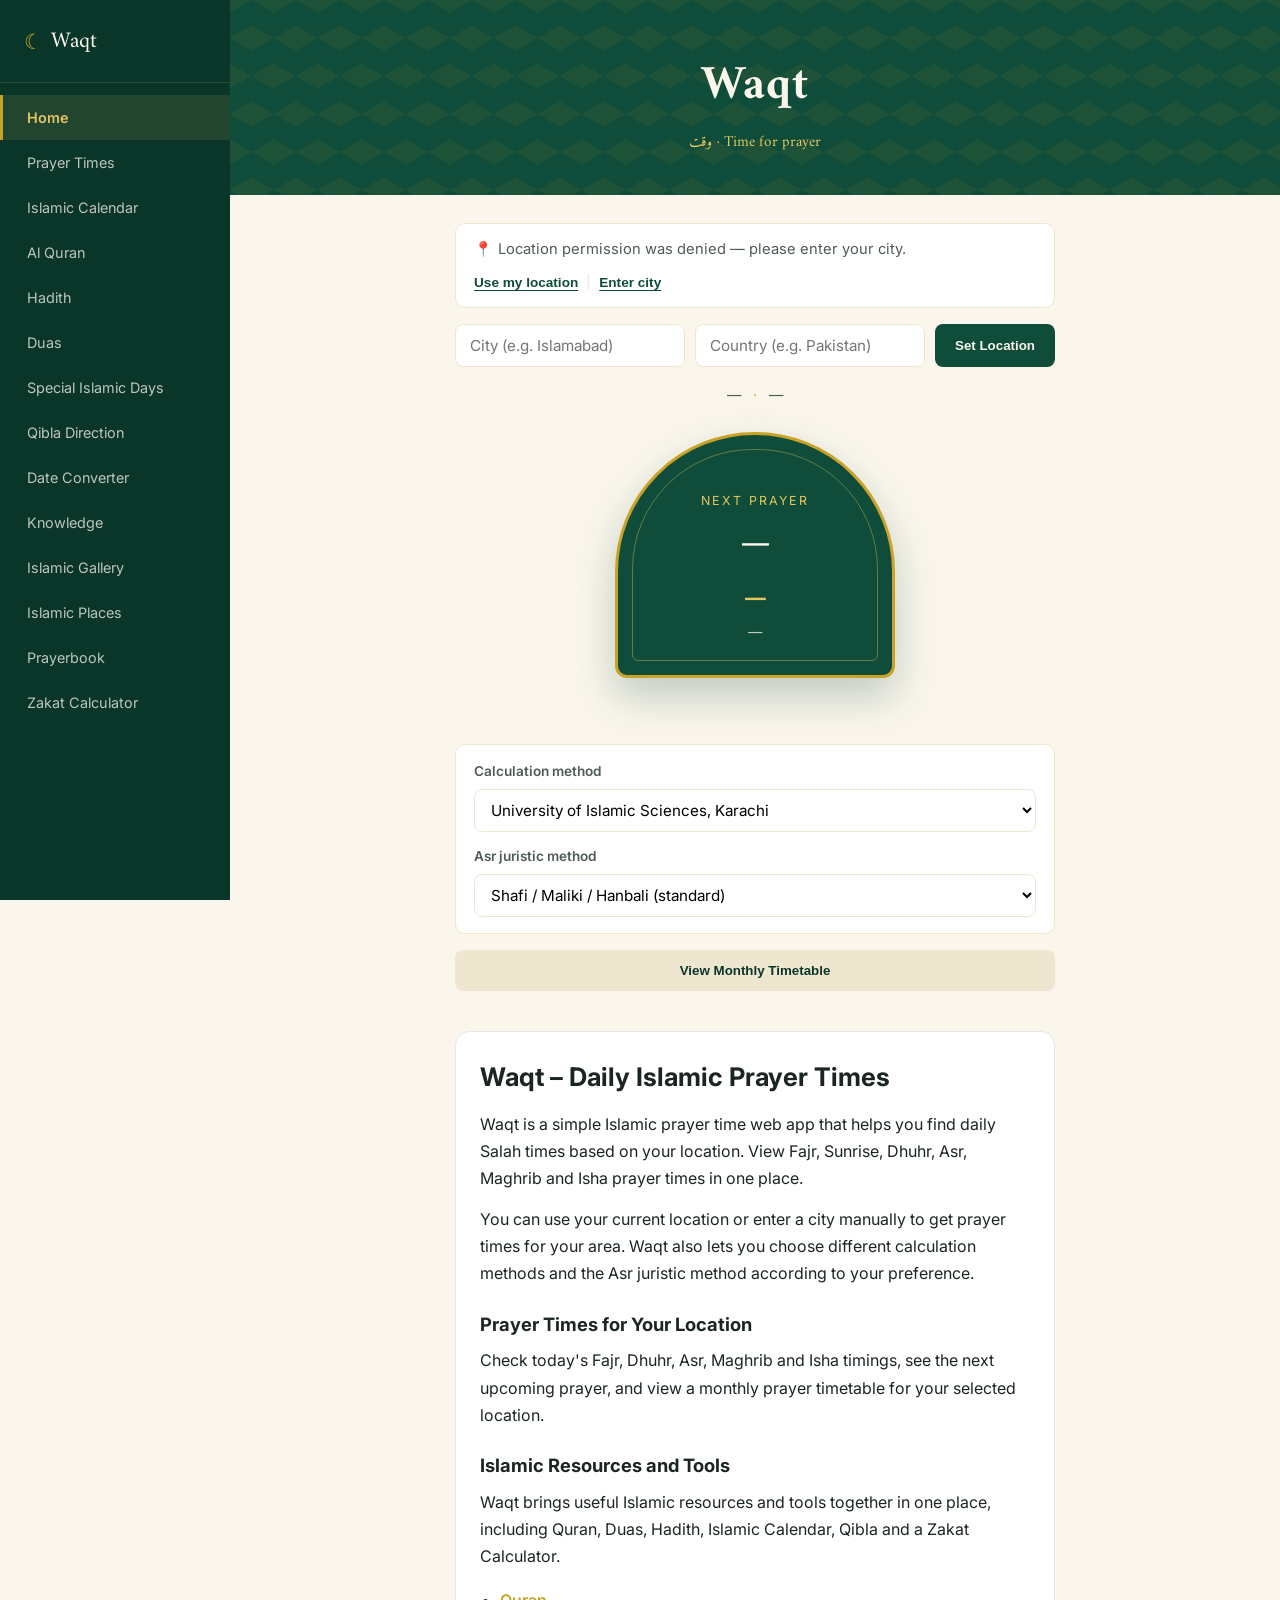
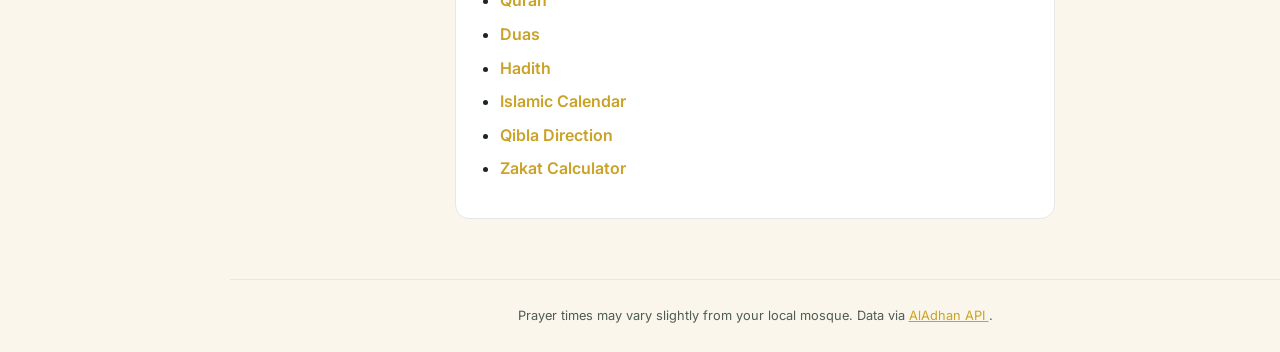
==== commit f90df9f9: "Use Cloudflare Pages URLs for SEO" ====
--- a/index.html
+++ b/index.html
@@ -28,7 +28,7 @@
     <!-- Canonical URL -->
     <link
         rel="canonical"
-        href="https://tayyabmirza1606.github.io/WaqtApp-V1/"
+        href="https://waqt-prayer-times.pages.dev/"
     >
 
     <!-- Open Graph / Facebook / LinkedIn -->
@@ -46,7 +46,7 @@
 
     <meta
         property="og:url"
-        content="https://tayyabmirza1606.github.io/WaqtApp-V1/"
+        content="https://waqt-prayer-times.pages.dev/"
     >
 
     <meta
@@ -81,7 +81,7 @@
         "@context": "https://schema.org",
         "@type": "WebApplication",
         "name": "Waqt",
-        "url": "https://tayyabmirza1606.github.io/WaqtApp-V1/",
+        "url": "https://waqt-prayer-times.pages.dev/",
         "description": "Waqt is an Islamic prayer time web application that provides daily Salah times based on location, along with Quran, Duas, Hadith and other Islamic tools.",
         "applicationCategory": "LifestyleApplication",
         "operatingSystem": "All",
